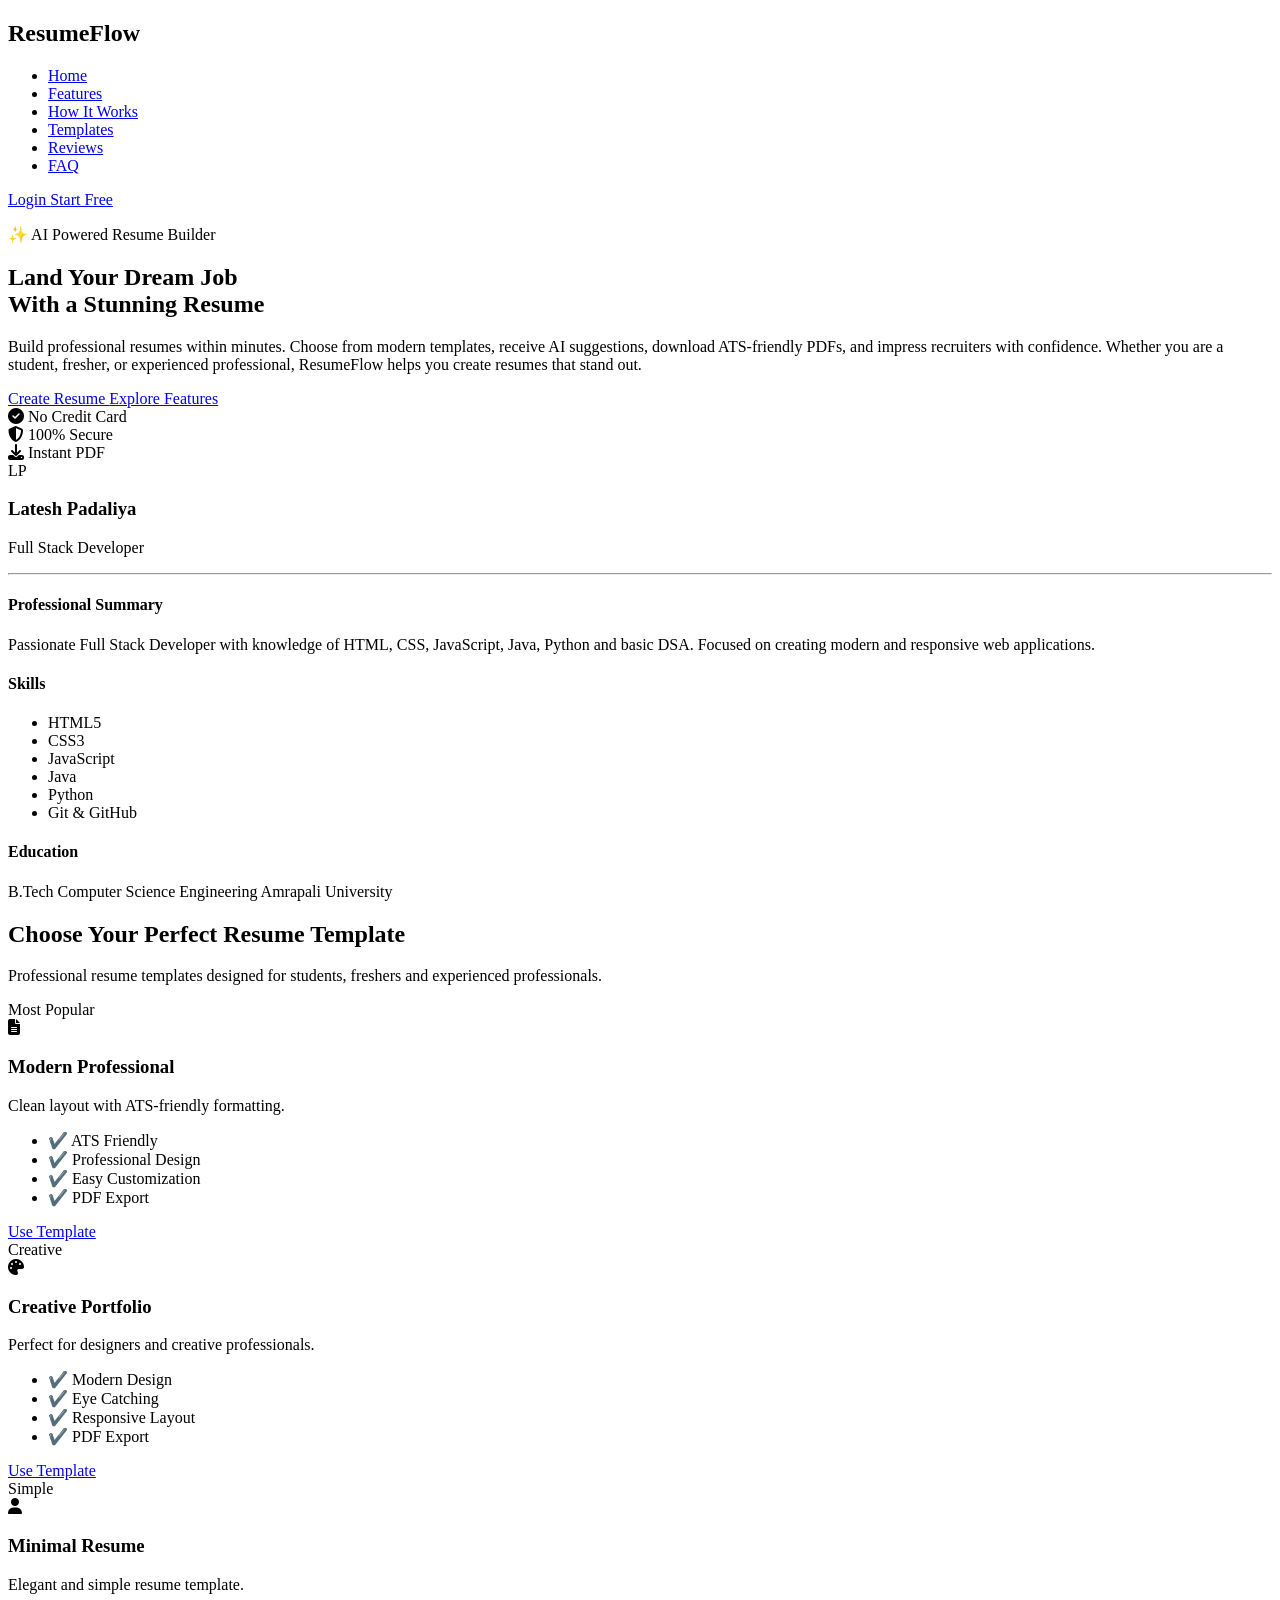
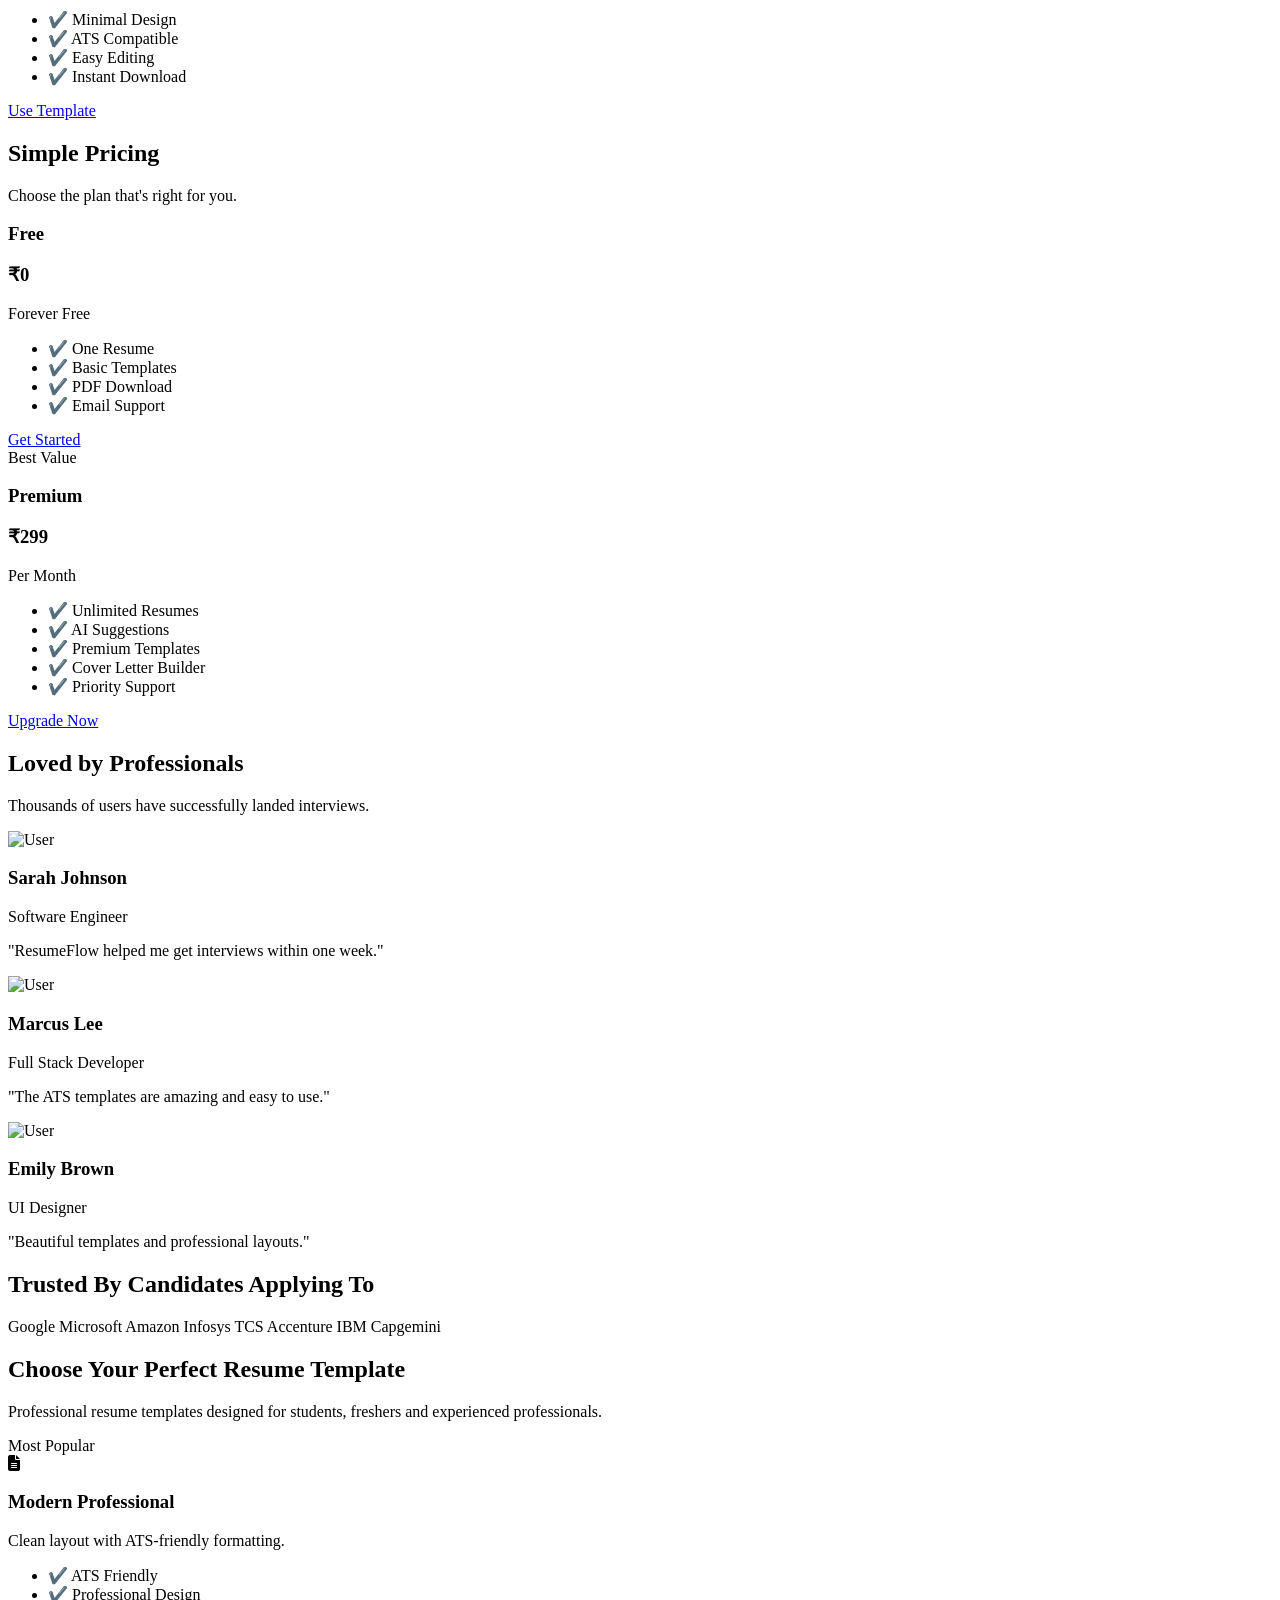
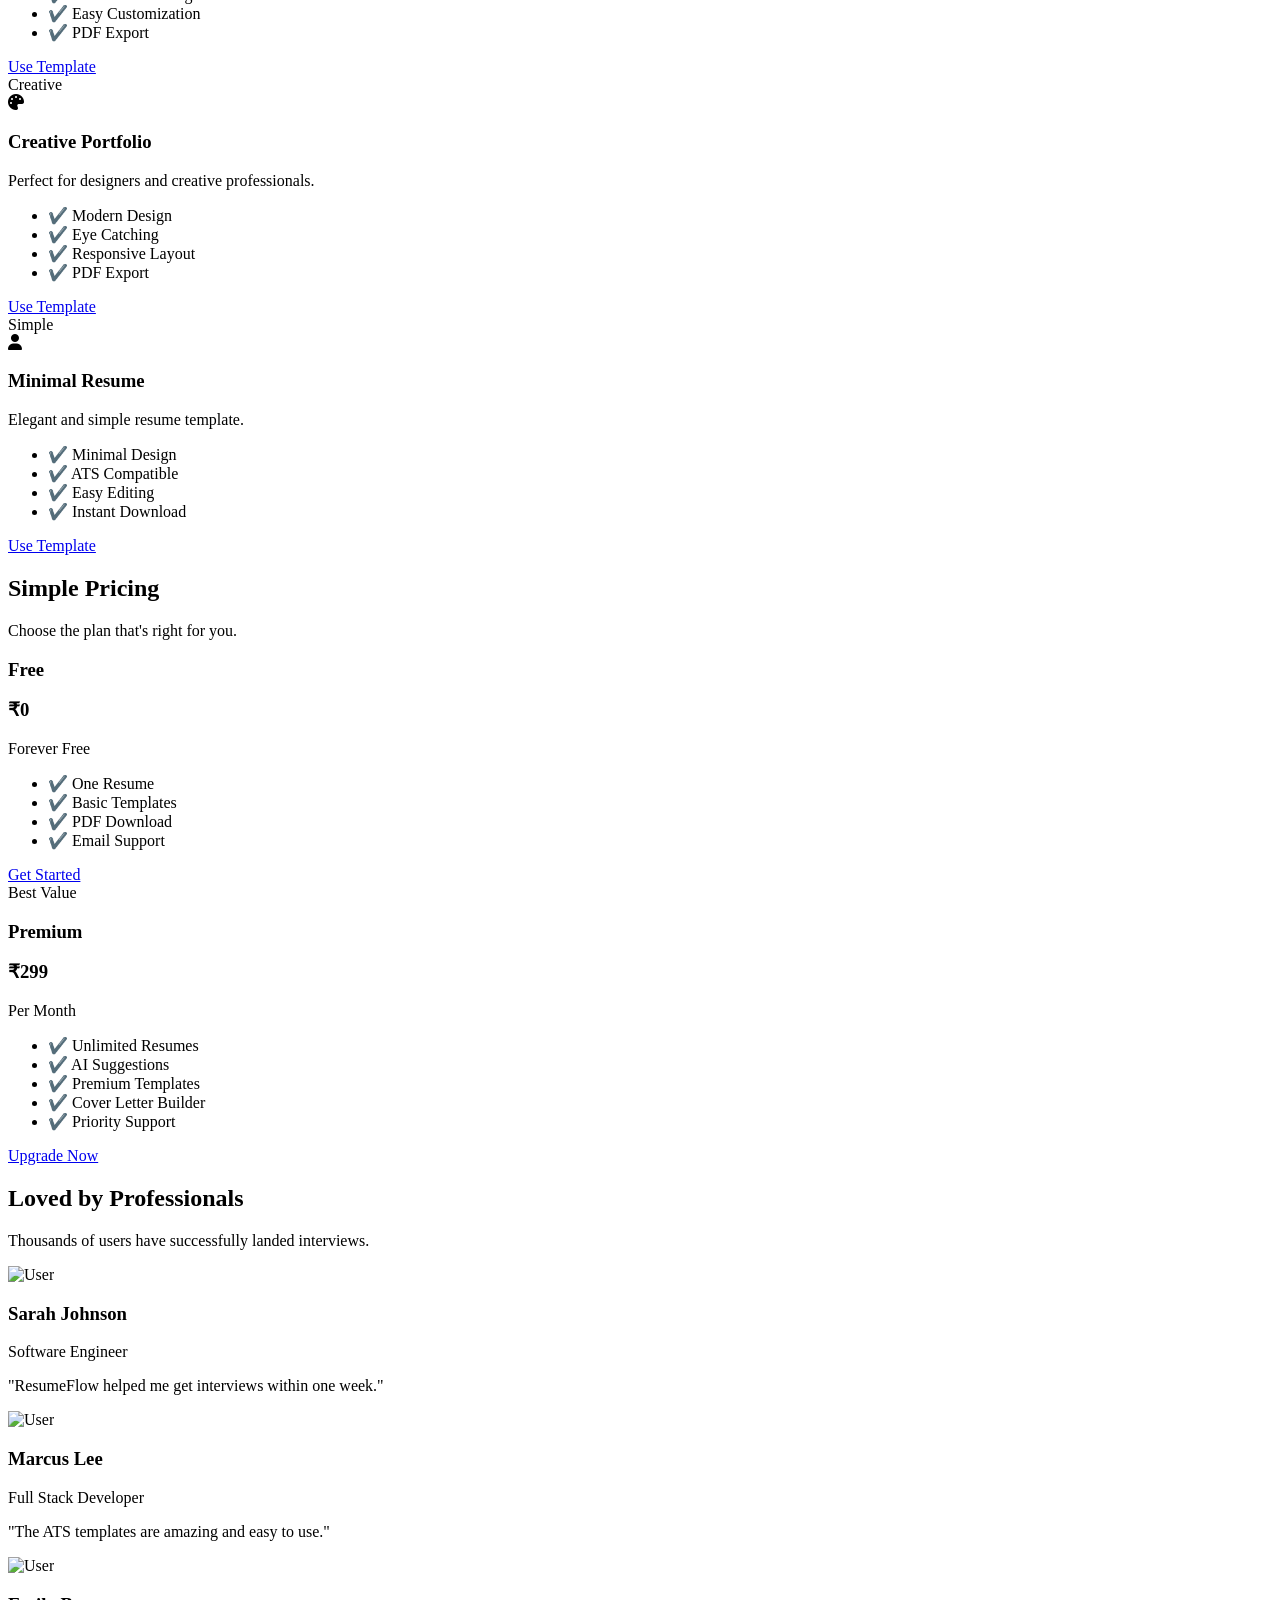
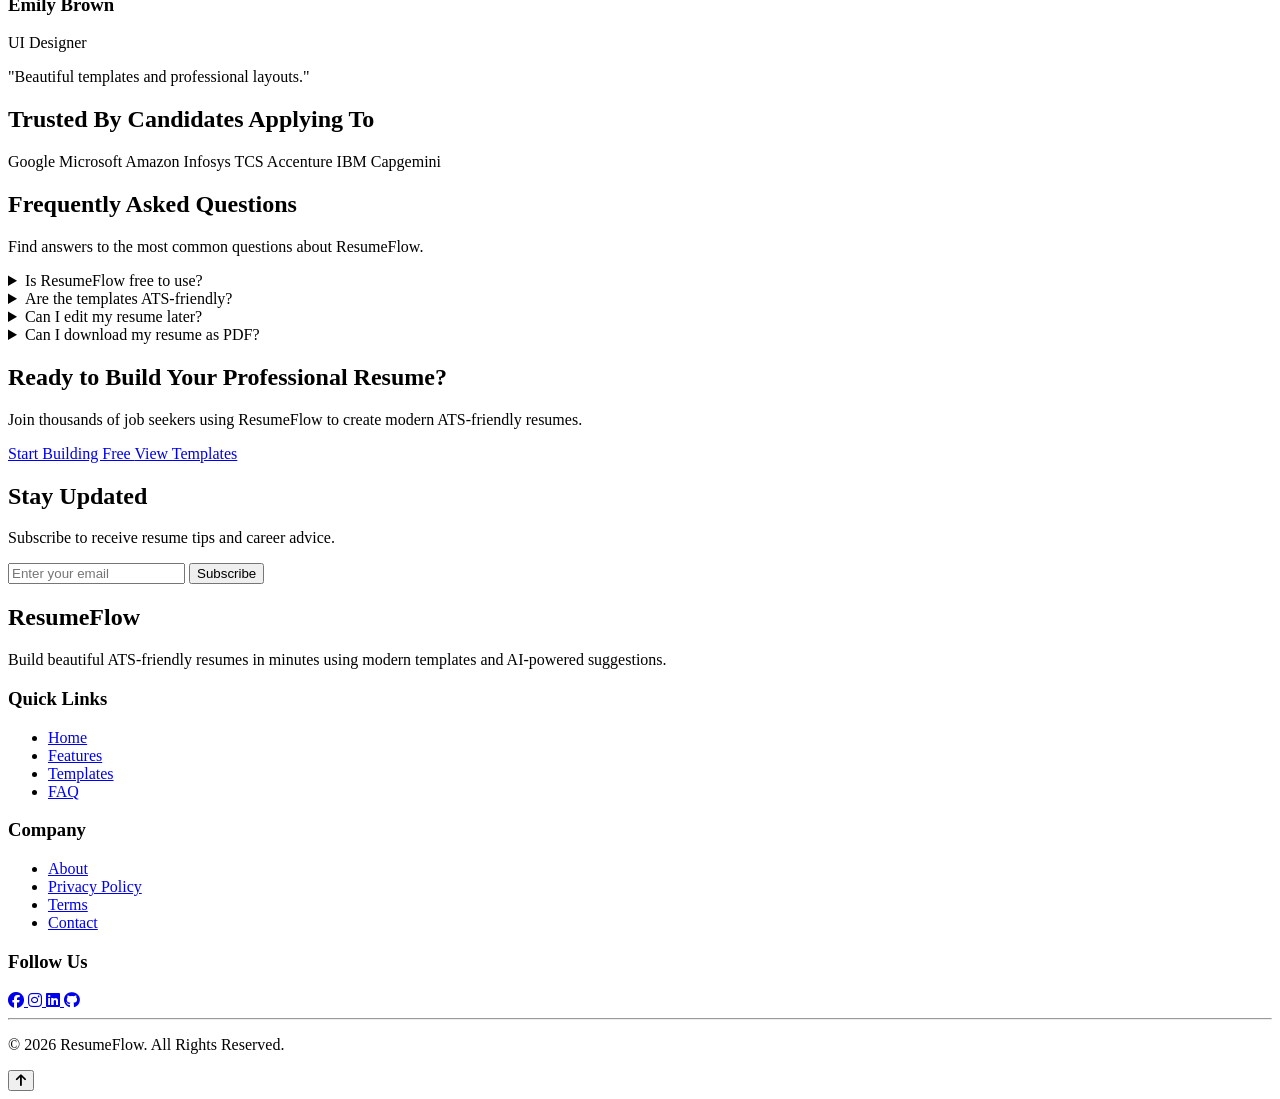
==== index.html @ 40ab236e "Create index.html for ResumeFlow website Add a complete HTML structure for ResumeFlow AI Resume Buil" ====
<!DOCTYPE html>
<html lang="en">

<head>

    <meta charset="UTF-8">

    <meta name="viewport"
          content="width=device-width, initial-scale=1.0">

    <meta name="description"
          content="Create professional ATS-friendly resumes with ResumeFlow AI.">

    <meta name="keywords"
          content="Resume Builder, Resume, AI Resume, ATS Resume">

    <meta name="author"
          content="ResumeFlow">

    <title>ResumeFlow | AI Resume Builder</title>

    <!-- Google Font -->

    <link rel="preconnect"
          href="https://fonts.googleapis.com">

    <link rel="preconnect"
          href="https://fonts.gstatic.com"
          crossorigin>

    <link href="https://fonts.googleapis.com/css2?family=Poppins:wght@300;400;500;600;700;800&display=swap"
          rel="stylesheet">

    <!-- Font Awesome -->

    <link rel="stylesheet"
          href="https://cdnjs.cloudflare.com/ajax/libs/font-awesome/6.6.0/css/all.min.css">

    <!-- CSS -->

    <link rel="stylesheet"
          href="style.css">

</head>

<body>

<header>

<nav class="navbar">

<div class="logo">

<h2>

Resume<span>Flow</span>

</h2>

</div>

<ul class="nav-links">

<li>

<a href="#home">

Home

</a>

</li>

<li>

<a href="#features">

Features

</a>

</li>

<li>

<a href="#how">

How It Works

</a>

</li>

<li>

<a href="#templates">

Templates

</a>

</li>

<li>

<a href="#reviews">

Reviews

</a>

</li>

<li>

<a href="#faq">

FAQ

</a>

</li>

</ul>

<div class="nav-buttons">

<a href="login.html"
class="login-btn">

Login

</a>

<a href="register.html"
class="start-btn">

Start Free

</a>

</div>

</nav>

</header>

<!-- HERO SECTION -->

<main>

<section
id="home"
class="hero">

<div class="hero-left">

<p class="hero-badge">

✨ AI Powered Resume Builder

</p>

<h1>

Land Your Dream Job

<br>

<span>

With a Stunning Resume

</span>

</h1>

<p class="hero-description">

Build professional resumes within minutes.

Choose from modern templates,

receive AI suggestions,

download ATS-friendly PDFs,

and impress recruiters with confidence.

Whether you are a student,

fresher,

or experienced professional,

ResumeFlow helps you create resumes that stand out.

</p>

<div class="hero-buttons">

<a href="#templates"
class="primary-btn">

Create Resume

</a>

<a href="#features"
class="secondary-btn">

Explore Features

</a>

</div>

<div class="hero-details">

<div>

<i class="fa-solid fa-circle-check"></i>

No Credit Card

</div>

<div>

<i class="fa-solid fa-shield-halved"></i>

100% Secure

</div>

<div>

<i class="fa-solid fa-download"></i>

Instant PDF

</div>

</div>

</div>

<div class="hero-right">

<div class="resume-card">

<div class="resume-header">

<div class="profile-circle">

LP

</div>

<div>

<h3>

Latesh Padaliya

</h3>

<p>

Full Stack Developer

</p>

</div>

</div>

<hr>

<h4>

Professional Summary

</h4>

<p>

Passionate Full Stack Developer with knowledge of HTML, CSS, JavaScript, Java, Python and basic DSA.

Focused on creating modern and responsive web applications.

</p>

<h4>

Skills

</h4>

<ul>

<li>HTML5</li>

<li>CSS3</li>

<li>JavaScript</li>

<li>Java</li>

<li>Python</li>

<li>Git & GitHub</li>

</ul>

<h4>

Education

</h4>

<p>

B.Tech Computer Science Engineering

Amrapali University

</p>

</div>

</div>

</section>

<!-- ========================= -->
<!-- RESUME TEMPLATES -->
<!-- ========================= -->

<section id="templates" class="templates">

    <div class="section-title">

        <h2>Choose Your Perfect Resume Template</h2>

        <p>

            Professional resume templates designed for students,
            freshers and experienced professionals.

        </p>

    </div>

    <div class="template-grid">

        <article class="template-card">

            <span class="template-tag">

                Most Popular

            </span>

            <div class="template-image">

                <i class="fa-solid fa-file-lines"></i>

            </div>

            <h3>

                Modern Professional

            </h3>

            <p>

                Clean layout with ATS-friendly formatting.

            </p>

            <ul>

                <li>✔️ ATS Friendly</li>

                <li>✔️ Professional Design</li>

                <li>✔️ Easy Customization</li>

                <li>✔️ PDF Export</li>

            </ul>

            <a href="#" class="template-btn">

                Use Template

            </a>

        </article>

        <article class="template-card">

            <span class="template-tag">

                Creative

            </span>

            <div class="template-image">

                <i class="fa-solid fa-palette"></i>

            </div>

            <h3>

                Creative Portfolio

            </h3>

            <p>

                Perfect for designers and creative professionals.

            </p>

            <ul>

                <li>✔️ Modern Design</li>

                <li>✔️ Eye Catching</li>

                <li>✔️ Responsive Layout</li>

                <li>✔️ PDF Export</li>

            </ul>

            <a href="#" class="template-btn">

                Use Template

            </a>

        </article>

        <article class="template-card">

            <span class="template-tag">

                Simple

            </span>

            <div class="template-image">

                <i class="fa-solid fa-user"></i>

            </div>

            <h3>

                Minimal Resume

            </h3>

            <p>

                Elegant and simple resume template.

            </p>

            <ul>

                <li>✔️ Minimal Design</li>

                <li>✔️ ATS Compatible</li>

                <li>✔️ Easy Editing</li>

                <li>✔️ Instant Download</li>

            </ul>

            <a href="#" class="template-btn">

                Use Template

            </a>

        </article>

    </div>

</section>

<!-- ========================= -->
<!-- PRICING -->
<!-- ========================= -->

<section class="pricing">

    <div class="section-title">

        <h2>Simple Pricing</h2>

        <p>

            Choose the plan that's right for you.

        </p>

    </div>

    <div class="pricing-grid">

        <article class="price-card">

            <h3>

                Free

            </h3>

            <h1>

                ₹0

            </h1>

            <p>

                Forever Free

            </p>

            <ul>

                <li>✔️ One Resume</li>

                <li>✔️ Basic Templates</li>

                <li>✔️ PDF Download</li>

                <li>✔️ Email Support</li>

            </ul>

            <a href="#" class="price-btn">

                Get Started

            </a>

        </article>

        <article class="price-card premium">

            <span class="popular">

                Best Value

            </span>

            <h3>

                Premium

            </h3>

            <h1>

                ₹299

            </h1>

            <p>

                Per Month

            </p>

            <ul>

                <li>✔️ Unlimited Resumes</li>

                <li>✔️ AI Suggestions</li>

                <li>✔️ Premium Templates</li>

                <li>✔️ Cover Letter Builder</li>

                <li>✔️ Priority Support</li>

            </ul>

            <a href="#" class="price-btn">

                Upgrade Now

            </a>

        </article>

    </div>

</section>

<!-- ========================= -->
<!-- SUCCESS STORIES -->
<!-- ========================= -->

<section id="reviews" class="reviews">

    <div class="section-title">

        <h2>

            Loved by Professionals

        </h2>

        <p>

            Thousands of users have successfully landed interviews.

        </p>

    </div>

    <div class="review-grid">

        <article class="review-card">

            <img src="images/user1.jpg" alt="User">

            <h3>

                Sarah Johnson

            </h3>

            <p>

                Software Engineer

            </p>

            <p>

                "ResumeFlow helped me get interviews within one week."

            </p>

        </article>

        <article class="review-card">

            <img src="images/user2.jpg" alt="User">

            <h3>

                Marcus Lee

            </h3>

            <p>

                Full Stack Developer

            </p>

            <p>

                "The ATS templates are amazing and easy to use."

            </p>

        </article>

        <article class="review-card">

            <img src="images/user3.jpg" alt="User">

            <h3>

                Emily Brown

            </h3>

            <p>

                UI Designer

            </p>

            <p>

                "Beautiful templates and professional layouts."

            </p>

        </article>

    </div>

</section>

<!-- ========================= -->
<!-- TRUSTED BY -->
<!-- ========================= -->

<section class="companies">

    <h2>

        Trusted By Candidates Applying To

    </h2>

    <div class="company-grid">

        <span>Google</span>

        <span>Microsoft</span>

        <span>Amazon</span>

        <span>Infosys</span>

        <span>TCS</span>

        <span>Accenture</span>

        <span>IBM</span>

        <span>Capgemini</span>

    </div>

</section>
<!-- ========================= -->
<!-- RESUME TEMPLATES -->
<!-- ========================= -->

<section id="templates" class="templates">

    <div class="section-title">

        <h2>Choose Your Perfect Resume Template</h2>

        <p>

            Professional resume templates designed for students,
            freshers and experienced professionals.

        </p>

    </div>

    <div class="template-grid">

        <article class="template-card">

            <span class="template-tag">

                Most Popular

            </span>

            <div class="template-image">

                <i class="fa-solid fa-file-lines"></i>

            </div>

            <h3>

                Modern Professional

            </h3>

            <p>

                Clean layout with ATS-friendly formatting.

            </p>

            <ul>

                <li>✔️ ATS Friendly</li>

                <li>✔️ Professional Design</li>

                <li>✔️ Easy Customization</li>

                <li>✔️ PDF Export</li>

            </ul>

            <a href="#" class="template-btn">

                Use Template

            </a>

        </article>

        <article class="template-card">

            <span class="template-tag">

                Creative

            </span>

            <div class="template-image">

                <i class="fa-solid fa-palette"></i>

            </div>

            <h3>

                Creative Portfolio

            </h3>

            <p>

                Perfect for designers and creative professionals.

            </p>

            <ul>

                <li>✔️ Modern Design</li>

                <li>✔️ Eye Catching</li>

                <li>✔️ Responsive Layout</li>

                <li>✔️ PDF Export</li>

            </ul>

            <a href="#" class="template-btn">

                Use Template

            </a>

        </article>

        <article class="template-card">

            <span class="template-tag">

                Simple

            </span>

            <div class="template-image">

                <i class="fa-solid fa-user"></i>

            </div>

            <h3>

                Minimal Resume

            </h3>

            <p>

                Elegant and simple resume template.

            </p>

            <ul>

                <li>✔️ Minimal Design</li>

                <li>✔️ ATS Compatible</li>

                <li>✔️ Easy Editing</li>

                <li>✔️ Instant Download</li>

            </ul>

            <a href="#" class="template-btn">

                Use Template

            </a>

        </article>

    </div>

</section>

<!-- ========================= -->
<!-- PRICING -->
<!-- ========================= -->

<section class="pricing">

    <div class="section-title">

        <h2>Simple Pricing</h2>

        <p>

            Choose the plan that's right for you.

        </p>

    </div>

    <div class="pricing-grid">

        <article class="price-card">

            <h3>

                Free

            </h3>

            <h1>

                ₹0

            </h1>

            <p>

                Forever Free

            </p>

            <ul>

                <li>✔️ One Resume</li>

                <li>✔️ Basic Templates</li>

                <li>✔️ PDF Download</li>

                <li>✔️ Email Support</li>

            </ul>

            <a href="#" class="price-btn">

                Get Started

            </a>

        </article>

        <article class="price-card premium">

            <span class="popular">

                Best Value

            </span>

            <h3>

                Premium

            </h3>

            <h1>

                ₹299

            </h1>

            <p>

                Per Month

            </p>

            <ul>

                <li>✔️ Unlimited Resumes</li>

                <li>✔️ AI Suggestions</li>

                <li>✔️ Premium Templates</li>

                <li>✔️ Cover Letter Builder</li>

                <li>✔️ Priority Support</li>

            </ul>

            <a href="#" class="price-btn">

                Upgrade Now

            </a>

        </article>

    </div>

</section>

<!-- ========================= -->
<!-- SUCCESS STORIES -->
<!-- ========================= -->

<section id="reviews" class="reviews">

    <div class="section-title">

        <h2>

            Loved by Professionals

        </h2>

        <p>

            Thousands of users have successfully landed interviews.

        </p>

    </div>

    <div class="review-grid">

        <article class="review-card">

            <img src="images/user1.jpg" alt="User">

            <h3>

                Sarah Johnson

            </h3>

            <p>

                Software Engineer

            </p>

            <p>

                "ResumeFlow helped me get interviews within one week."

            </p>

        </article>

        <article class="review-card">

            <img src="images/user2.jpg" alt="User">

            <h3>

                Marcus Lee

            </h3>

            <p>

                Full Stack Developer

            </p>

            <p>

                "The ATS templates are amazing and easy to use."

            </p>

        </article>

        <article class="review-card">

            <img src="images/user3.jpg" alt="User">

            <h3>

                Emily Brown

            </h3>

            <p>

                UI Designer

            </p>

            <p>

                "Beautiful templates and professional layouts."

            </p>

        </article>

    </div>

</section>

<!-- ========================= -->
<!-- TRUSTED BY -->
<!-- ========================= -->

<section class="companies">

    <h2>

        Trusted By Candidates Applying To

    </h2>

    <div class="company-grid">

        <span>Google</span>

        <span>Microsoft</span>

        <span>Amazon</span>

        <span>Infosys</span>

        <span>TCS</span>

        <span>Accenture</span>

        <span>IBM</span>

        <span>Capgemini</span>

    </div>

</section>

<!-- ========================= -->
<!-- FAQ SECTION -->
<!-- ========================= -->

<section id="faq" class="faq">

    <div class="section-title">

        <h2>Frequently Asked Questions</h2>

        <p>
            Find answers to the most common questions about ResumeFlow.
        </p>

    </div>

    <div class="faq-container">

        <details>

            <summary>Is ResumeFlow free to use?</summary>

            <p>
                Yes. You can create and download a professional resume using
                our free plan.
            </p>

        </details>

        <details>

            <summary>Are the templates ATS-friendly?</summary>

            <p>
                Yes. All templates are designed to work with Applicant
                Tracking Systems.
            </p>

        </details>

        <details>

            <summary>Can I edit my resume later?</summary>

            <p>
                Absolutely. Simply log in and update your resume anytime.
            </p>

        </details>

        <details>

            <summary>Can I download my resume as PDF?</summary>

            <p>
                Yes. You can export your resume instantly in PDF format.
            </p>

        </details>

    </div>

</section>

<!-- ========================= -->
<!-- CALL TO ACTION -->
<!-- ========================= -->

<section class="cta">

    <div class="cta-content">

        <h2>

            Ready to Build Your Professional Resume?

        </h2>

        <p>

            Join thousands of job seekers using ResumeFlow to create
            modern ATS-friendly resumes.

        </p>

        <div class="cta-buttons">

            <a href="register.html" class="primary-btn">

                Start Building Free

            </a>

            <a href="#templates" class="secondary-btn">

                View Templates

            </a>

        </div>

    </div>

</section>

<!-- ========================= -->
<!-- NEWSLETTER -->
<!-- ========================= -->

<section class="newsletter">

    <h2>

        Stay Updated

    </h2>

    <p>

        Subscribe to receive resume tips and career advice.

    </p>

    <form>

        <input
            type="email"
            placeholder="Enter your email">

        <button>

            Subscribe

        </button>

    </form>

</section>

<!-- ========================= -->
<!-- FOOTER -->
<!-- ========================= -->

<footer>

    <div class="footer-container">

        <div class="footer-about">

            <h2>

                ResumeFlow

            </h2>

            <p>

                Build beautiful ATS-friendly resumes in minutes
                using modern templates and AI-powered suggestions.

            </p>

        </div>

        <div class="footer-links">

            <h3>

                Quick Links

            </h3>

            <ul>

                <li><a href="#">Home</a></li>

                <li><a href="#features">Features</a></li>

                <li><a href="#templates">Templates</a></li>

                <li><a href="#faq">FAQ</a></li>

            </ul>

        </div>

        <div class="footer-links">

            <h3>

                Company

            </h3>

            <ul>

                <li><a href="#">About</a></li>

                <li><a href="#">Privacy Policy</a></li>

                <li><a href="#">Terms</a></li>

                <li><a href="#">Contact</a></li>

            </ul>

        </div>

        <div class="footer-social">

            <h3>

                Follow Us

            </h3>

            <div class="social-icons">

                <a href="#">

                    <i class="fa-brands fa-facebook"></i>

                </a>

                <a href="#">

                    <i class="fa-brands fa-instagram"></i>

                </a>

                <a href="#">

                    <i class="fa-brands fa-linkedin"></i>

                </a>

                <a href="#">

                    <i class="fa-brands fa-github"></i>

                </a>

            </div>

        </div>

    </div>

    <hr>

    <p class="copyright">

        © 2026 ResumeFlow. All Rights Reserved.

    </p>

</footer>

<!-- ========================= -->
<!-- SCROLL TO TOP -->
<!-- ========================= -->

<button id="topBtn">

    <i class="fa-solid fa-arrow-up"></i>

</button>

</main>

<script src="script.js"></script>

</body>

</html>
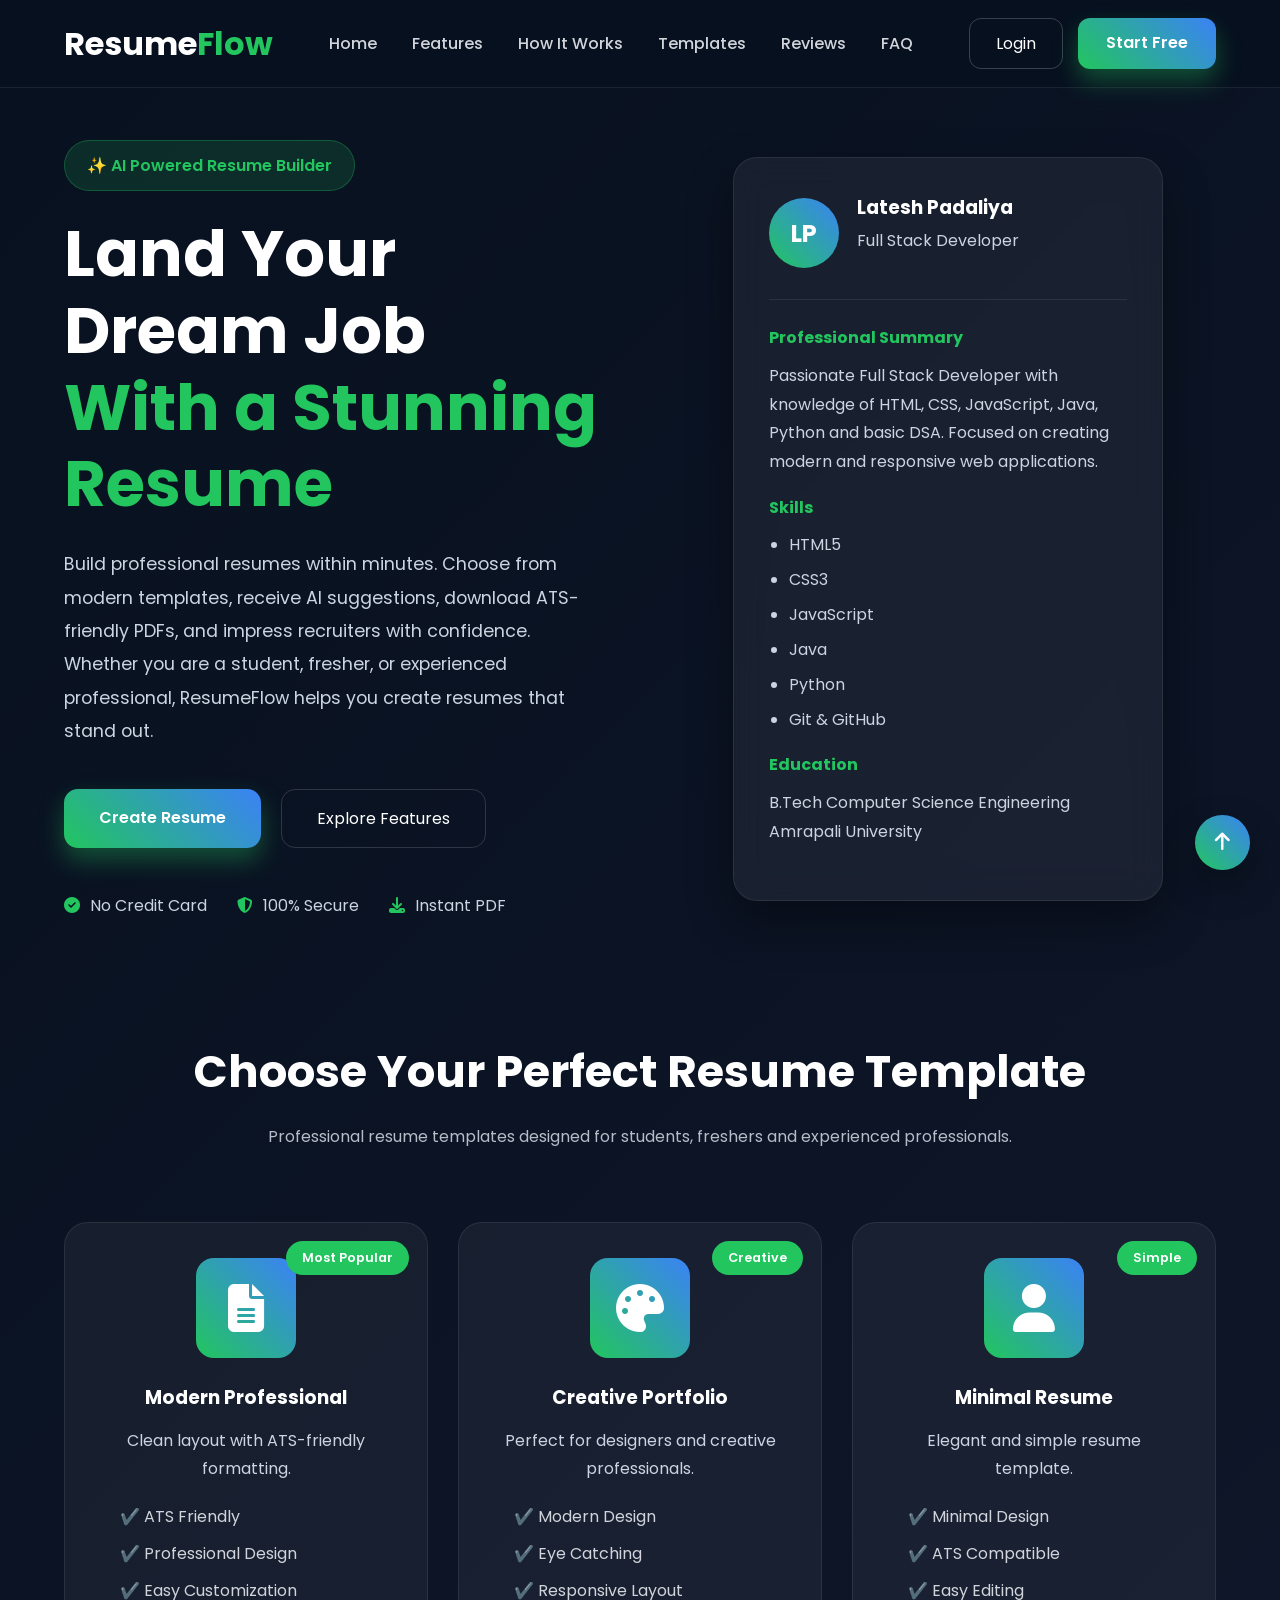
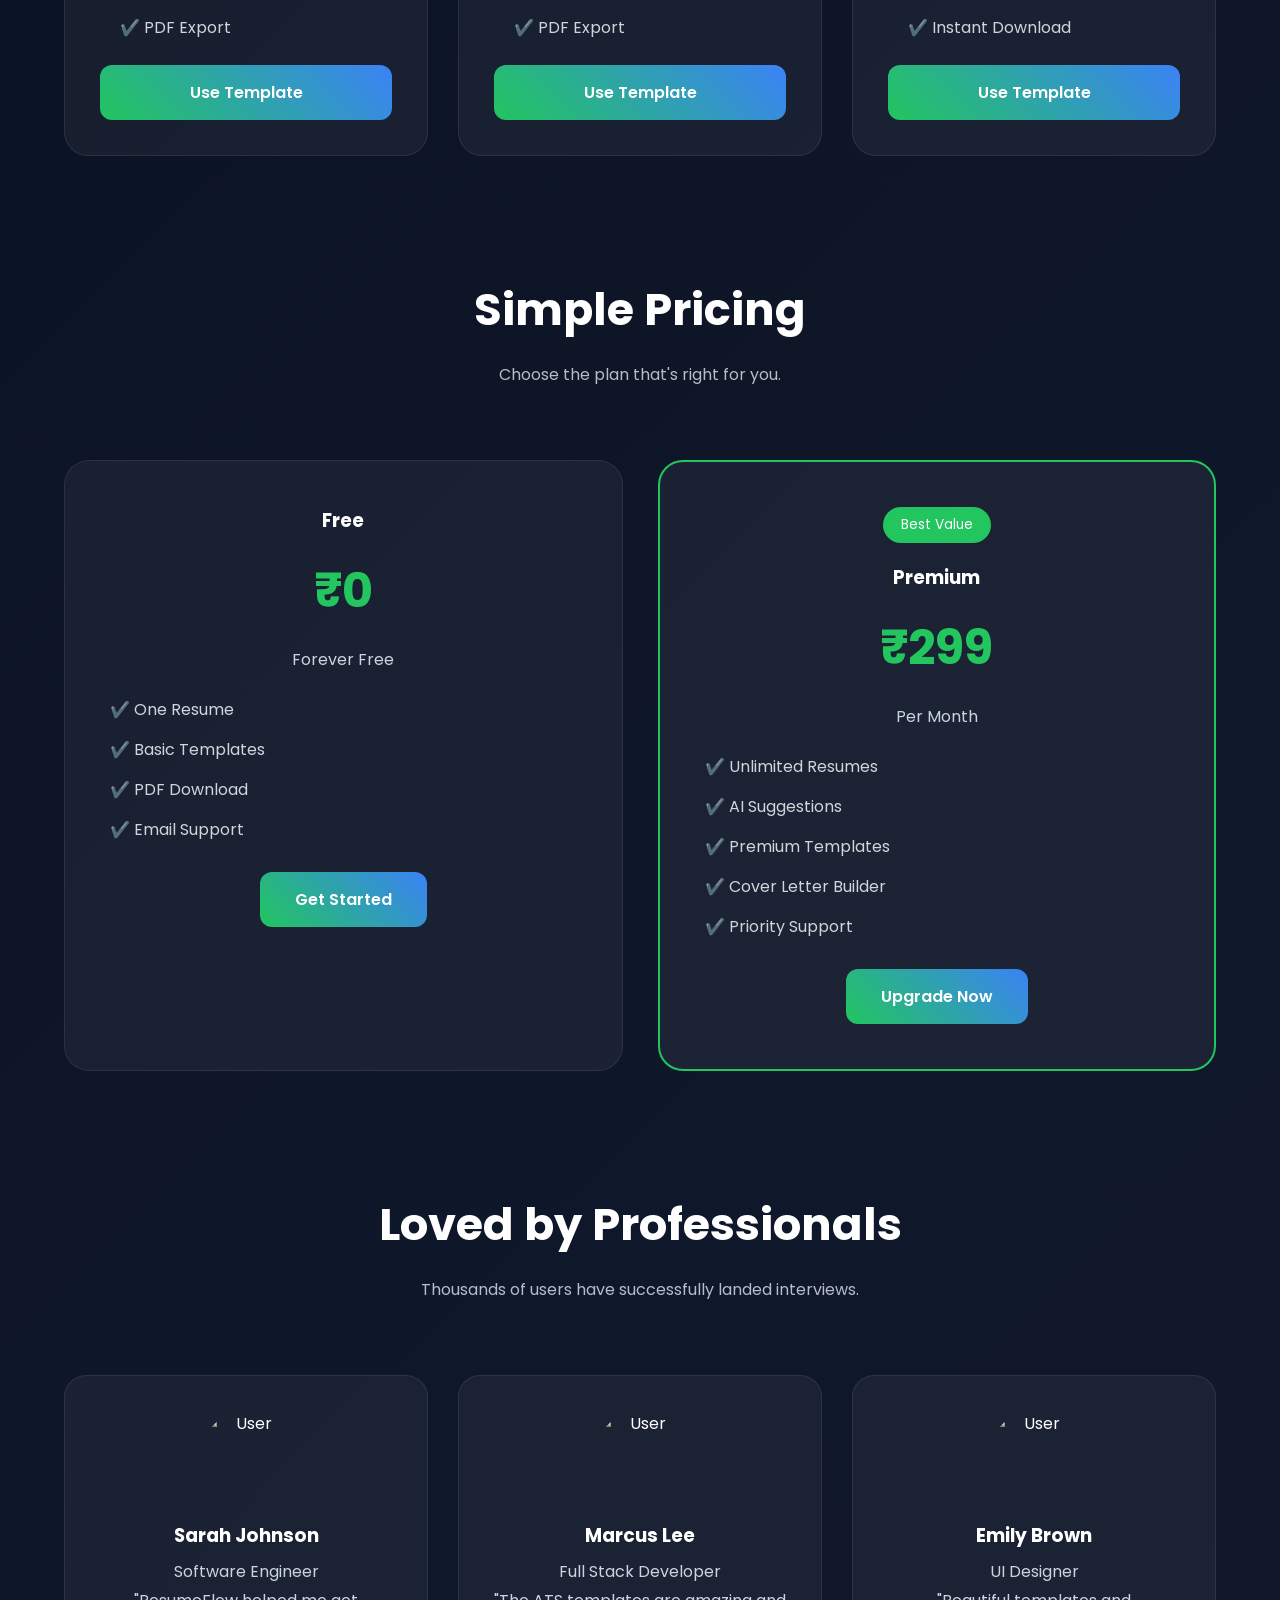
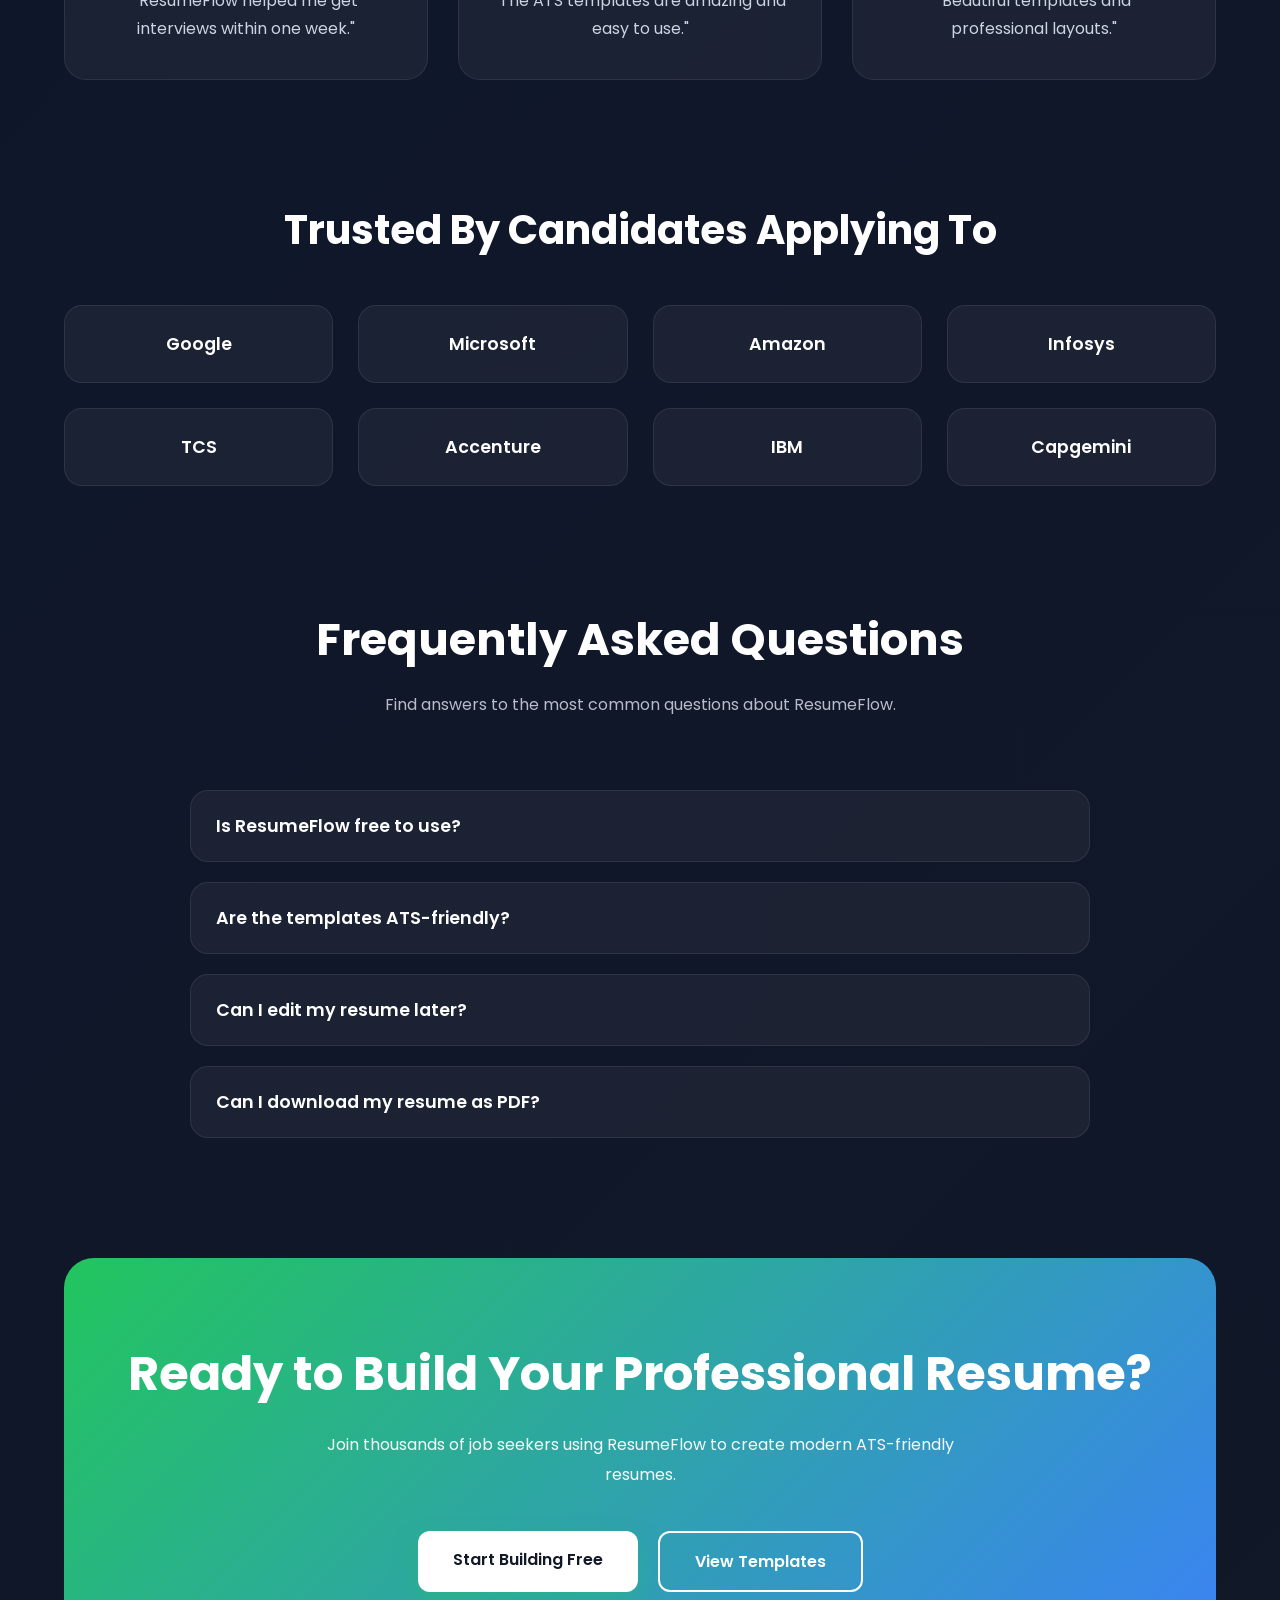
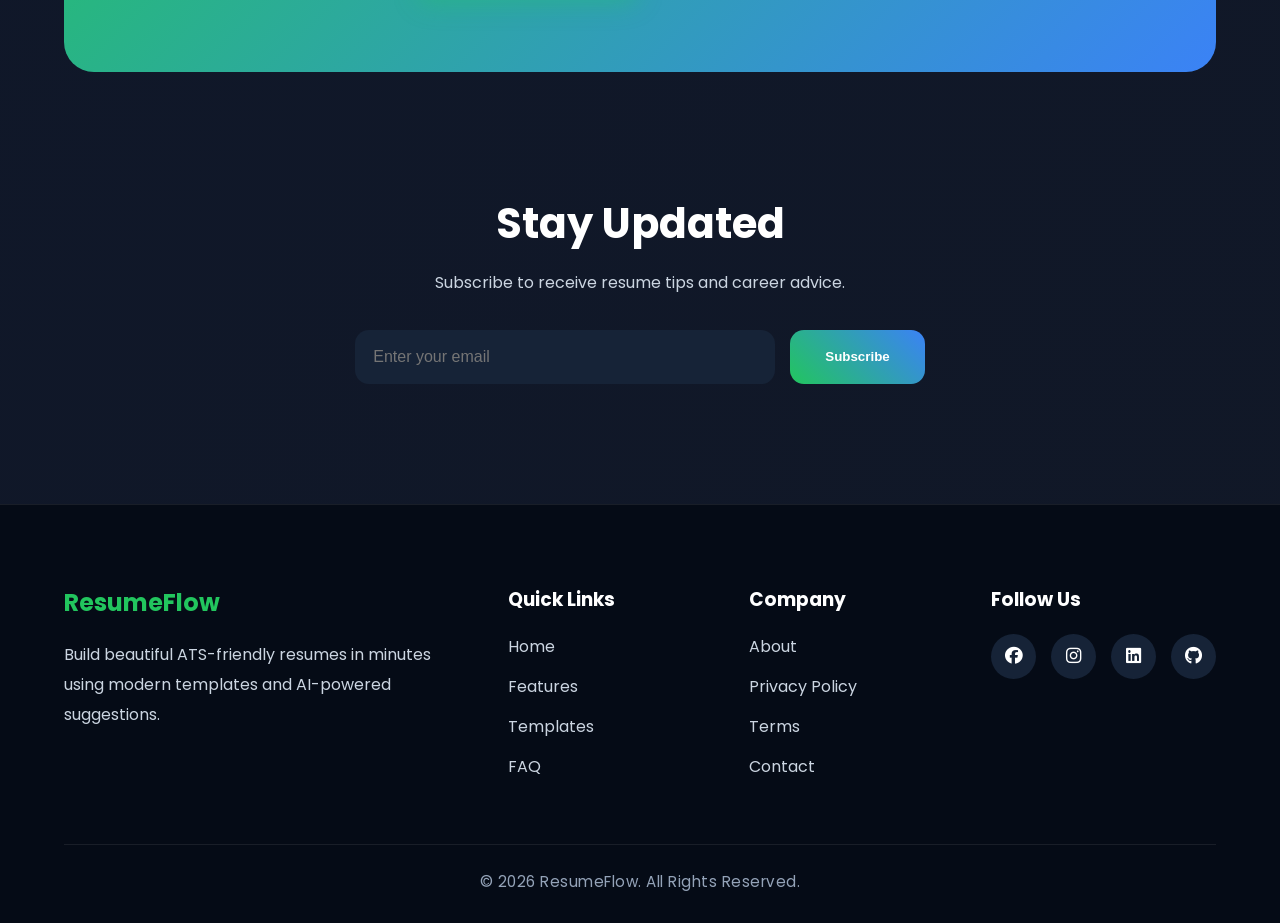
==== commit 39e5d380: "Remove resume templates and pricing sections Removed resume templates and pricing sections from the " ====
--- a/index.html
+++ b/index.html
@@ -741,414 +741,7 @@
     </div>
 
 </section>
-<!-- ========================= -->
-<!-- RESUME TEMPLATES -->
-<!-- ========================= -->
-
-<section id="templates" class="templates">
-
-    <div class="section-title">
-
-        <h2>Choose Your Perfect Resume Template</h2>
-
-        <p>
-
-            Professional resume templates designed for students,
-            freshers and experienced professionals.
-
-        </p>
-
-    </div>
-
-    <div class="template-grid">
-
-        <article class="template-card">
-
-            <span class="template-tag">
-
-                Most Popular
-
-            </span>
-
-            <div class="template-image">
-
-                <i class="fa-solid fa-file-lines"></i>
-
-            </div>
-
-            <h3>
-
-                Modern Professional
-
-            </h3>
-
-            <p>
-
-                Clean layout with ATS-friendly formatting.
-
-            </p>
-
-            <ul>
-
-                <li>✔️ ATS Friendly</li>
-
-                <li>✔️ Professional Design</li>
-
-                <li>✔️ Easy Customization</li>
-
-                <li>✔️ PDF Export</li>
-
-            </ul>
-
-            <a href="#" class="template-btn">
-
-                Use Template
-
-            </a>
-
-        </article>
-
-        <article class="template-card">
-
-            <span class="template-tag">
-
-                Creative
-
-            </span>
-
-            <div class="template-image">
-
-                <i class="fa-solid fa-palette"></i>
-
-            </div>
-
-            <h3>
-
-                Creative Portfolio
-
-            </h3>
-
-            <p>
-
-                Perfect for designers and creative professionals.
-
-            </p>
-
-            <ul>
-
-                <li>✔️ Modern Design</li>
-
-                <li>✔️ Eye Catching</li>
-
-                <li>✔️ Responsive Layout</li>
-
-                <li>✔️ PDF Export</li>
-
-            </ul>
-
-            <a href="#" class="template-btn">
-
-                Use Template
-
-            </a>
-
-        </article>
-
-        <article class="template-card">
-
-            <span class="template-tag">
-
-                Simple
-
-            </span>
-
-            <div class="template-image">
-
-                <i class="fa-solid fa-user"></i>
-
-            </div>
-
-            <h3>
-
-                Minimal Resume
-
-            </h3>
-
-            <p>
-
-                Elegant and simple resume template.
-
-            </p>
-
-            <ul>
-
-                <li>✔️ Minimal Design</li>
-
-                <li>✔️ ATS Compatible</li>
-
-                <li>✔️ Easy Editing</li>
-
-                <li>✔️ Instant Download</li>
-
-            </ul>
-
-            <a href="#" class="template-btn">
-
-                Use Template
-
-            </a>
-
-        </article>
-
-    </div>
-
-</section>
-
-<!-- ========================= -->
-<!-- PRICING -->
-<!-- ========================= -->
-
-<section class="pricing">
-
-    <div class="section-title">
-
-        <h2>Simple Pricing</h2>
-
-        <p>
-
-            Choose the plan that's right for you.
-
-        </p>
-
-    </div>
-
-    <div class="pricing-grid">
-
-        <article class="price-card">
-
-            <h3>
-
-                Free
-
-            </h3>
-
-            <h1>
-
-                ₹0
-
-            </h1>
-
-            <p>
-
-                Forever Free
-
-            </p>
-
-            <ul>
-
-                <li>✔️ One Resume</li>
-
-                <li>✔️ Basic Templates</li>
-
-                <li>✔️ PDF Download</li>
-
-                <li>✔️ Email Support</li>
-
-            </ul>
-
-            <a href="#" class="price-btn">
-
-                Get Started
-
-            </a>
-
-        </article>
-
-        <article class="price-card premium">
-
-            <span class="popular">
-
-                Best Value
-
-            </span>
-
-            <h3>
-
-                Premium
-
-            </h3>
-
-            <h1>
-
-                ₹299
-
-            </h1>
-
-            <p>
-
-                Per Month
-
-            </p>
-
-            <ul>
-
-                <li>✔️ Unlimited Resumes</li>
-
-                <li>✔️ AI Suggestions</li>
-
-                <li>✔️ Premium Templates</li>
-
-                <li>✔️ Cover Letter Builder</li>
-
-                <li>✔️ Priority Support</li>
-
-            </ul>
-
-            <a href="#" class="price-btn">
-
-                Upgrade Now
-
-            </a>
-
-        </article>
-
-    </div>
-
-</section>
-
-<!-- ========================= -->
-<!-- SUCCESS STORIES -->
-<!-- ========================= -->
-
-<section id="reviews" class="reviews">
-
-    <div class="section-title">
-
-        <h2>
-
-            Loved by Professionals
-
-        </h2>
-
-        <p>
-
-            Thousands of users have successfully landed interviews.
-
-        </p>
-
-    </div>
-
-    <div class="review-grid">
-
-        <article class="review-card">
-
-            <img src="images/user1.jpg" alt="User">
-
-            <h3>
-
-                Sarah Johnson
-
-            </h3>
-
-            <p>
-
-                Software Engineer
-
-            </p>
-
-            <p>
-
-                "ResumeFlow helped me get interviews within one week."
-
-            </p>
-
-        </article>
-
-        <article class="review-card">
-
-            <img src="images/user2.jpg" alt="User">
-
-            <h3>
-
-                Marcus Lee
-
-            </h3>
-
-            <p>
-
-                Full Stack Developer
-
-            </p>
-
-            <p>
-
-                "The ATS templates are amazing and easy to use."
-
-            </p>
-
-        </article>
-
-        <article class="review-card">
-
-            <img src="images/user3.jpg" alt="User">
-
-            <h3>
-
-                Emily Brown
-
-            </h3>
-
-            <p>
-
-                UI Designer
-
-            </p>
-
-            <p>
-
-                "Beautiful templates and professional layouts."
-
-            </p>
-
-        </article>
-
-    </div>
-
-</section>
-
-<!-- ========================= -->
-<!-- TRUSTED BY -->
-<!-- ========================= -->
-
-<section class="companies">
-
-    <h2>
-
-        Trusted By Candidates Applying To
-
-    </h2>
-
-    <div class="company-grid">
-
-        <span>Google</span>
-
-        <span>Microsoft</span>
-
-        <span>Amazon</span>
-
-        <span>Infosys</span>
-
-        <span>TCS</span>
-
-        <span>Accenture</span>
-
-        <span>IBM</span>
-
-        <span>Capgemini</span>
-
-    </div>
-
-</section>
+
 
 <!-- ========================= -->
 <!-- FAQ SECTION -->
--- a/style.css
+++ b/style.css
@@ -0,0 +1,2055 @@
+/* ===========================================
+   GOOGLE FONT
+=========================================== */
+
+@import url('https://fonts.googleapis.com/css2?family=Poppins:wght@300;400;500;600;700;800&display=swap');
+
+/* ===========================================
+   CSS VARIABLES
+=========================================== */
+
+:root{
+
+    --primary:#22c55e;
+    --secondary:#3b82f6;
+    --background:#08111f;
+    --card:#111c2d;
+    --card2:#162337;
+    --white:#ffffff;
+    --text:#d4d4d8;
+    --border:rgba(255,255,255,.08);
+    --shadow:0 15px 40px rgba(0,0,0,.35);
+
+}
+
+/* ===========================================
+   RESET
+=========================================== */
+
+*{
+
+    margin:0;
+    padding:0;
+    box-sizing:border-box;
+
+}
+
+html{
+
+    scroll-behavior:smooth;
+
+}
+
+body{
+
+    font-family:'Poppins',sans-serif;
+
+    background:linear-gradient(
+        135deg,
+        #08111f,
+        #0f172a,
+        #111827
+    );
+
+    color:var(--white);
+
+    overflow-x:hidden;
+
+}
+
+/* ===========================================
+   LINKS
+=========================================== */
+
+a{
+
+    text-decoration:none;
+
+    color:inherit;
+
+}
+
+ul{
+
+    list-style:none;
+
+}
+
+img{
+
+    width:100%;
+
+    display:block;
+
+}
+
+/* ===========================================
+   CONTAINER
+=========================================== */
+
+.container{
+
+    width:90%;
+
+    max-width:1300px;
+
+    margin:auto;
+
+}
+
+/* ===========================================
+   NAVBAR
+=========================================== */
+
+header{
+
+    position:fixed;
+
+    top:0;
+
+    left:0;
+
+    width:100%;
+
+    z-index:1000;
+
+    background:rgba(8,17,31,.85);
+
+    backdrop-filter:blur(18px);
+
+    border-bottom:1px solid rgba(255,255,255,.08);
+
+}
+
+.navbar{
+
+    width:90%;
+
+    max-width:1300px;
+
+    margin:auto;
+
+    display:flex;
+
+    align-items:center;
+
+    justify-content:space-between;
+
+    padding:18px 0;
+
+}
+
+.logo h2{
+
+    font-size:2rem;
+
+    font-weight:700;
+
+}
+
+.logo span{
+
+    color:var(--primary);
+
+}
+
+.nav-links{
+
+    display:flex;
+
+    gap:35px;
+
+}
+
+.nav-links a{
+
+    color:#d1d5db;
+
+    transition:.3s;
+
+    font-weight:500;
+
+}
+
+.nav-links a:hover{
+
+    color:var(--primary);
+
+}
+
+.nav-buttons{
+
+    display:flex;
+
+    gap:15px;
+
+}
+
+.login-btn{
+
+    color:white;
+
+    padding:12px 26px;
+
+    border:1px solid rgba(255,255,255,.2);
+
+    border-radius:12px;
+
+    transition:.3s;
+
+}
+
+.login-btn:hover{
+
+    background:white;
+
+    color:#111827;
+
+}
+
+.start-btn{
+
+    background:linear-gradient(
+        45deg,
+        var(--primary),
+        var(--secondary)
+    );
+
+    padding:12px 28px;
+
+    border-radius:12px;
+
+    color:white;
+
+    font-weight:600;
+
+    box-shadow:0 12px 25px rgba(34,197,94,.35);
+
+    transition:.35s;
+
+}
+
+.start-btn:hover{
+
+    transform:translateY(-3px);
+
+}
+
+/* ===========================================
+   SECTION TITLE
+=========================================== */
+
+.section-title{
+
+    text-align:center;
+
+    margin-bottom:70px;
+
+}
+
+.section-title h2{
+
+    font-size:2.8rem;
+
+    margin-bottom:18px;
+
+}
+
+.section-title p{
+
+    color:#b6bcc8;
+
+    max-width:750px;
+
+    margin:auto;
+
+    line-height:1.8;
+
+}
+
+/* ===========================================
+   HERO SECTION
+=========================================== */
+
+.hero{
+
+    width:90%;
+
+    max-width:1300px;
+
+    margin:140px auto 100px;
+
+    display:flex;
+
+    align-items:center;
+
+    justify-content:space-between;
+
+    gap:80px;
+
+}
+
+.hero-left{
+
+    flex:1;
+
+}
+
+.hero-badge{
+
+    display:inline-block;
+
+    padding:12px 22px;
+
+    border-radius:50px;
+
+    background:rgba(34,197,94,.15);
+
+    color:#22c55e;
+
+    border:1px solid rgba(34,197,94,.3);
+
+    margin-bottom:25px;
+
+    font-weight:600;
+
+}
+
+.hero h1{
+
+    font-size:4rem;
+
+    line-height:1.2;
+
+    margin-bottom:25px;
+
+}
+
+.hero h1 span{
+
+    color:#22c55e;
+
+}
+
+.hero-description{
+
+    color:#cbd5e1;
+
+    font-size:1.1rem;
+
+    line-height:1.9;
+
+    margin-bottom:40px;
+
+}
+
+.hero-buttons{
+
+    display:flex;
+
+    gap:20px;
+
+    margin-bottom:45px;
+
+}
+
+.primary-btn{
+
+    background:linear-gradient(45deg,#22c55e,#3b82f6);
+
+    color:white;
+
+    padding:16px 35px;
+
+    border-radius:14px;
+
+    font-weight:600;
+
+    transition:.35s;
+
+    box-shadow:0 12px 25px rgba(34,197,94,.35);
+
+}
+
+.primary-btn:hover{
+
+    transform:translateY(-4px);
+
+}
+
+.secondary-btn{
+
+    padding:16px 35px;
+
+    border-radius:14px;
+
+    border:1px solid rgba(255,255,255,.15);
+
+    transition:.35s;
+
+}
+
+.secondary-btn:hover{
+
+    background:white;
+
+    color:#08111f;
+
+}
+
+.hero-details{
+
+    display:flex;
+
+    gap:30px;
+
+    flex-wrap:wrap;
+
+}
+
+.hero-details div{
+
+    display:flex;
+
+    align-items:center;
+
+    gap:10px;
+
+    color:#cbd5e1;
+
+}
+
+.hero-details i{
+
+    color:#22c55e;
+
+}
+
+/* ===========================================
+   HERO RIGHT
+=========================================== */
+
+.hero-right{
+
+    flex:1;
+
+    display:flex;
+
+    justify-content:center;
+
+}
+
+.resume-card{
+
+    width:430px;
+
+    background:rgba(255,255,255,.06);
+
+    border:1px solid rgba(255,255,255,.08);
+
+    backdrop-filter:blur(18px);
+
+    border-radius:24px;
+
+    padding:35px;
+
+    box-shadow:0 20px 45px rgba(0,0,0,.4);
+
+    transition:.4s;
+
+}
+
+.resume-card:hover{
+
+    transform:translateY(-10px);
+
+}
+
+.resume-header{
+
+    display:flex;
+
+    align-items:center;
+
+    gap:18px;
+
+    margin-bottom:25px;
+
+}
+
+.profile-circle{
+
+    width:70px;
+
+    height:70px;
+
+    border-radius:50%;
+
+    background:linear-gradient(45deg,#22c55e,#3b82f6);
+
+    display:flex;
+
+    justify-content:center;
+
+    align-items:center;
+
+    color:white;
+
+    font-size:1.5rem;
+
+    font-weight:700;
+
+}
+
+.resume-card h3{
+
+    margin-bottom:5px;
+
+}
+
+.resume-card hr{
+
+    border:none;
+
+    height:1px;
+
+    background:rgba(255,255,255,.08);
+
+    margin:25px 0;
+
+}
+
+.resume-card h4{
+
+    margin-bottom:12px;
+
+    color:#22c55e;
+
+}
+
+.resume-card p{
+
+    color:#cbd5e1;
+
+    line-height:1.8;
+
+    margin-bottom:18px;
+
+}
+
+.resume-card ul{
+
+    margin-left:20px;
+
+    margin-bottom:20px;
+
+}
+
+.resume-card ul li{
+
+    list-style:disc;
+
+    color:#cbd5e1;
+
+    margin-bottom:10px;
+
+}
+/* ===========================================
+   STATISTICS SECTION
+=========================================== */
+
+.statistics{
+
+    width:90%;
+
+    max-width:1300px;
+
+    margin:120px auto;
+
+}
+
+.statistics .container{
+
+    display:grid;
+
+    grid-template-columns:repeat(4,1fr);
+
+    gap:25px;
+
+}
+
+.stat-card{
+
+    background:rgba(255,255,255,.05);
+
+    border:1px solid rgba(255,255,255,.08);
+
+    backdrop-filter:blur(15px);
+
+    padding:40px 25px;
+
+    border-radius:20px;
+
+    text-align:center;
+
+    transition:.35s;
+
+}
+
+.stat-card:hover{
+
+    transform:translateY(-10px);
+
+    box-shadow:0 20px 40px rgba(0,0,0,.35);
+
+}
+
+.stat-card h2{
+
+    font-size:2.8rem;
+
+    color:#22c55e;
+
+    margin-bottom:10px;
+
+}
+
+.stat-card p{
+
+    color:#cbd5e1;
+
+}
+
+/* ===========================================
+   FEATURES
+=========================================== */
+
+.features{
+
+    width:90%;
+
+    max-width:1300px;
+
+    margin:120px auto;
+
+}
+
+.feature-grid{
+
+    display:grid;
+
+    grid-template-columns:repeat(3,1fr);
+
+    gap:30px;
+
+}
+
+.feature-card{
+
+    background:rgba(255,255,255,.05);
+
+    border:1px solid rgba(255,255,255,.08);
+
+    border-radius:22px;
+
+    padding:40px 30px;
+
+    transition:.35s;
+
+}
+
+.feature-card:hover{
+
+    transform:translateY(-10px);
+
+    background:#162337;
+
+}
+
+.feature-card i{
+
+    font-size:2.6rem;
+
+    color:#22c55e;
+
+    margin-bottom:25px;
+
+}
+
+.feature-card h3{
+
+    margin-bottom:15px;
+
+    font-size:1.4rem;
+
+}
+
+.feature-card p{
+
+    color:#cbd5e1;
+
+    line-height:1.8;
+
+}
+
+/* ===========================================
+   WHY CHOOSE US
+=========================================== */
+
+.why-us{
+
+    width:90%;
+
+    max-width:1300px;
+
+    margin:130px auto;
+
+    display:grid;
+
+    grid-template-columns:1fr 1fr;
+
+    gap:70px;
+
+    align-items:center;
+
+}
+
+.why-left h2{
+
+    font-size:2.8rem;
+
+    margin-bottom:25px;
+
+}
+
+.why-left p{
+
+    color:#cbd5e1;
+
+    line-height:1.8;
+
+    margin-bottom:35px;
+
+}
+
+.why-left ul{
+
+    display:grid;
+
+    gap:18px;
+
+}
+
+.why-left li{
+
+    color:#d1d5db;
+
+    font-size:1.05rem;
+
+}
+
+.why-right{
+
+    display:grid;
+
+    grid-template-columns:repeat(2,1fr);
+
+    gap:25px;
+
+}
+
+.info-box{
+
+    background:rgba(255,255,255,.05);
+
+    border:1px solid rgba(255,255,255,.08);
+
+    padding:35px;
+
+    border-radius:20px;
+
+    text-align:center;
+
+    transition:.35s;
+
+}
+
+.info-box:hover{
+
+    transform:translateY(-10px);
+
+}
+
+.info-box i{
+
+    font-size:2.5rem;
+
+    color:#22c55e;
+
+    margin-bottom:18px;
+
+}
+
+.info-box h3{
+
+    font-size:2rem;
+
+    margin-bottom:10px;
+
+}
+
+.info-box p{
+
+    color:#cbd5e1;
+
+}
+
+/* ===========================================
+   HOW IT WORKS
+=========================================== */
+
+.how-it-works{
+
+    width:90%;
+
+    max-width:1300px;
+
+    margin:120px auto;
+
+}
+
+.steps{
+
+    display:grid;
+
+    grid-template-columns:repeat(3,1fr);
+
+    gap:30px;
+
+}
+
+.step-card{
+
+    background:rgba(255,255,255,.05);
+
+    border:1px solid rgba(255,255,255,.08);
+
+    border-radius:22px;
+
+    padding:40px 30px;
+
+    text-align:center;
+
+    transition:.35s;
+
+}
+
+.step-card:hover{
+
+    transform:translateY(-10px);
+
+}
+
+.step-number{
+
+    width:60px;
+
+    height:60px;
+
+    margin:auto;
+
+    margin-bottom:20px;
+
+    border-radius:50%;
+
+    background:linear-gradient(45deg,#22c55e,#3b82f6);
+
+    display:flex;
+
+    justify-content:center;
+
+    align-items:center;
+
+    color:#fff;
+
+    font-size:1.4rem;
+
+    font-weight:700;
+
+}
+
+.step-card i{
+
+    font-size:2.5rem;
+
+    color:#22c55e;
+
+    margin-bottom:20px;
+
+}
+
+.step-card h3{
+
+    margin-bottom:15px;
+
+}
+
+.step-card p{
+
+    color:#cbd5e1;
+
+    line-height:1.8;
+
+}
+
+/* ===========================================
+   RESUME TEMPLATES
+=========================================== */
+
+.templates{
+
+    width:90%;
+
+    max-width:1300px;
+
+    margin:120px auto;
+
+}
+
+.template-grid{
+
+    display:grid;
+
+    grid-template-columns:repeat(3,1fr);
+
+    gap:30px;
+
+}
+
+.template-card{
+
+    background:rgba(255,255,255,.05);
+
+    border:1px solid rgba(255,255,255,.08);
+
+    border-radius:24px;
+
+    padding:35px;
+
+    transition:.35s;
+
+    position:relative;
+
+    overflow:hidden;
+
+}
+
+.template-card:hover{
+
+    transform:translateY(-10px);
+
+    box-shadow:0 20px 40px rgba(0,0,0,.35);
+
+}
+
+.template-tag{
+
+    position:absolute;
+
+    top:18px;
+
+    right:18px;
+
+    background:#22c55e;
+
+    color:#fff;
+
+    padding:8px 16px;
+
+    border-radius:30px;
+
+    font-size:.8rem;
+
+    font-weight:600;
+
+}
+
+.template-image{
+
+    width:100px;
+
+    height:100px;
+
+    margin:auto;
+
+    margin-bottom:25px;
+
+    border-radius:18px;
+
+    display:flex;
+
+    justify-content:center;
+
+    align-items:center;
+
+    background:linear-gradient(45deg,#22c55e,#3b82f6);
+
+}
+
+.template-image i{
+
+    color:white;
+
+    font-size:3rem;
+
+}
+
+.template-card h3{
+
+    text-align:center;
+
+    margin-bottom:15px;
+
+}
+
+.template-card p{
+
+    color:#cbd5e1;
+
+    text-align:center;
+
+    line-height:1.8;
+
+    margin-bottom:20px;
+
+}
+
+.template-card ul{
+
+    margin-left:20px;
+
+    margin-bottom:25px;
+
+}
+
+.template-card li{
+
+    color:#d1d5db;
+
+    margin-bottom:12px;
+
+}
+
+.template-btn{
+
+    display:block;
+
+    text-align:center;
+
+    background:linear-gradient(45deg,#22c55e,#3b82f6);
+
+    padding:15px;
+
+    border-radius:12px;
+
+    color:#fff;
+
+    font-weight:600;
+
+}
+
+/* ===========================================
+   PRICING
+=========================================== */
+
+.pricing{
+
+    width:90%;
+
+    max-width:1300px;
+
+    margin:120px auto;
+
+}
+
+.pricing-grid{
+
+    display:grid;
+
+    grid-template-columns:repeat(2,1fr);
+
+    gap:35px;
+
+}
+
+.price-card{
+
+    background:rgba(255,255,255,.05);
+
+    border:1px solid rgba(255,255,255,.08);
+
+    border-radius:25px;
+
+    padding:45px;
+
+    text-align:center;
+
+    transition:.35s;
+
+}
+
+.price-card:hover{
+
+    transform:translateY(-10px);
+
+}
+
+.premium{
+
+    border:2px solid #22c55e;
+
+}
+
+.popular{
+
+    display:inline-block;
+
+    margin-bottom:20px;
+
+    background:#22c55e;
+
+    color:#fff;
+
+    padding:8px 18px;
+
+    border-radius:30px;
+
+    font-size:.85rem;
+
+}
+
+.price-card h1{
+
+    font-size:3rem;
+
+    margin:20px 0;
+
+    color:#22c55e;
+
+}
+
+.price-card p{
+
+    color:#cbd5e1;
+
+    margin-bottom:25px;
+
+}
+
+.price-card ul{
+
+    text-align:left;
+
+    margin-bottom:30px;
+
+}
+
+.price-card li{
+
+    margin-bottom:15px;
+
+    color:#d1d5db;
+
+}
+
+.price-btn{
+
+    display:inline-block;
+
+    padding:15px 35px;
+
+    border-radius:12px;
+
+    background:linear-gradient(45deg,#22c55e,#3b82f6);
+
+    color:#fff;
+
+    font-weight:600;
+
+}
+
+/* ===========================================
+   TESTIMONIALS
+=========================================== */
+
+.reviews{
+
+    width:90%;
+
+    max-width:1300px;
+
+    margin:120px auto;
+
+}
+
+.review-grid{
+
+    display:grid;
+
+    grid-template-columns:repeat(3,1fr);
+
+    gap:30px;
+
+}
+
+.review-card{
+
+    background:rgba(255,255,255,.05);
+
+    border:1px solid rgba(255,255,255,.08);
+
+    border-radius:22px;
+
+    padding:35px;
+
+    text-align:center;
+
+    transition:.35s;
+
+}
+
+.review-card:hover{
+
+    transform:translateY(-10px);
+
+}
+
+.review-card img{
+
+    width:90px;
+
+    height:90px;
+
+    border-radius:50%;
+
+    margin:auto;
+
+    margin-bottom:20px;
+
+    object-fit:cover;
+
+}
+
+.review-card h3{
+
+    margin-bottom:8px;
+
+}
+
+.review-card p{
+
+    color:#cbd5e1;
+
+    line-height:1.8;
+
+}
+
+/* ===========================================
+   TRUSTED COMPANIES
+=========================================== */
+
+.companies{
+
+    width:90%;
+
+    max-width:1300px;
+
+    margin:120px auto;
+
+    text-align:center;
+
+}
+
+.companies h2{
+
+    margin-bottom:45px;
+
+    font-size:2.5rem;
+
+}
+
+.company-grid{
+
+    display:grid;
+
+    grid-template-columns:repeat(4,1fr);
+
+    gap:25px;
+
+}
+
+.company-grid span{
+
+    background:rgba(255,255,255,.05);
+
+    border:1px solid rgba(255,255,255,.08);
+
+    padding:25px;
+
+    border-radius:18px;
+
+    font-size:1.1rem;
+
+    font-weight:600;
+
+    transition:.35s;
+
+}
+
+.company-grid span:hover{
+
+    background:#22c55e;
+
+    color:white;
+
+}
+/* ===========================================
+   FAQ SECTION
+=========================================== */
+
+.faq{
+
+    width:90%;
+
+    max-width:1300px;
+
+    margin:120px auto;
+
+}
+
+.faq-container{
+
+    max-width:900px;
+
+    margin:auto;
+
+}
+
+.faq-container details{
+
+    background:rgba(255,255,255,.05);
+
+    border:1px solid rgba(255,255,255,.08);
+
+    border-radius:18px;
+
+    margin-bottom:20px;
+
+    padding:22px 25px;
+
+    transition:.35s;
+
+}
+
+.faq-container details:hover{
+
+    border-color:#22c55e;
+
+}
+
+.faq-container summary{
+
+    cursor:pointer;
+
+    font-size:1.1rem;
+
+    font-weight:600;
+
+    color:#ffffff;
+
+    list-style:none;
+
+}
+
+.faq-container summary::-webkit-details-marker{
+
+    display:none;
+
+}
+
+.faq-container p{
+
+    margin-top:18px;
+
+    color:#cbd5e1;
+
+    line-height:1.8;
+
+}
+
+/* ===========================================
+   CALL TO ACTION
+=========================================== */
+
+.cta{
+
+    width:90%;
+
+    max-width:1300px;
+
+    margin:120px auto;
+
+    background:linear-gradient(135deg,#22c55e,#3b82f6);
+
+    border-radius:30px;
+
+    padding:80px 60px;
+
+    text-align:center;
+
+}
+
+.cta h2{
+
+    font-size:3rem;
+
+    margin-bottom:20px;
+
+}
+
+.cta p{
+
+    max-width:700px;
+
+    margin:auto;
+
+    line-height:1.9;
+
+    margin-bottom:40px;
+
+    color:#f8fafc;
+
+}
+
+.cta-buttons{
+
+    display:flex;
+
+    justify-content:center;
+
+    gap:20px;
+
+}
+
+.cta-buttons a{
+
+    padding:16px 35px;
+
+    border-radius:12px;
+
+    font-weight:600;
+
+    transition:.35s;
+
+}
+
+.cta-buttons .primary-btn{
+
+    background:white;
+
+    color:#111827;
+
+}
+
+.cta-buttons .primary-btn:hover{
+
+    transform:translateY(-4px);
+
+}
+
+.cta-buttons .secondary-btn{
+
+    border:2px solid white;
+
+    color:white;
+
+}
+
+.cta-buttons .secondary-btn:hover{
+
+    background:white;
+
+    color:#111827;
+
+}
+
+/* ===========================================
+   NEWSLETTER
+=========================================== */
+
+.newsletter{
+
+    width:90%;
+
+    max-width:900px;
+
+    margin:120px auto;
+
+    text-align:center;
+
+}
+
+.newsletter h2{
+
+    font-size:2.6rem;
+
+    margin-bottom:15px;
+
+}
+
+.newsletter p{
+
+    color:#cbd5e1;
+
+    margin-bottom:35px;
+
+}
+
+.newsletter form{
+
+    display:flex;
+
+    justify-content:center;
+
+    gap:15px;
+
+}
+
+.newsletter input{
+
+    width:420px;
+
+    padding:18px;
+
+    border:none;
+
+    outline:none;
+
+    border-radius:14px;
+
+    background:#162337;
+
+    color:white;
+
+    font-size:1rem;
+
+}
+
+.newsletter button{
+
+    padding:18px 35px;
+
+    border:none;
+
+    border-radius:14px;
+
+    background:linear-gradient(45deg,#22c55e,#3b82f6);
+
+    color:white;
+
+    font-weight:600;
+
+    cursor:pointer;
+
+    transition:.35s;
+
+}
+
+.newsletter button:hover{
+
+    transform:translateY(-3px);
+
+}
+
+/* ===========================================
+   FOOTER
+=========================================== */
+
+footer{
+
+    margin-top:120px;
+
+    background:#050b16;
+
+    border-top:1px solid rgba(255,255,255,.08);
+
+    padding:80px 0 30px;
+
+}
+
+.footer-container{
+
+    width:90%;
+
+    max-width:1300px;
+
+    margin:auto;
+
+    display:grid;
+
+    grid-template-columns:2fr 1fr 1fr 1fr;
+
+    gap:40px;
+
+}
+
+.footer-about h2{
+
+    color:#22c55e;
+
+    margin-bottom:20px;
+
+}
+
+.footer-about p{
+
+    color:#cbd5e1;
+
+    line-height:1.9;
+
+}
+
+.footer-links h3,
+
+.footer-social h3{
+
+    margin-bottom:20px;
+
+}
+
+.footer-links ul{
+
+    list-style:none;
+
+}
+
+.footer-links li{
+
+    margin-bottom:15px;
+
+}
+
+.footer-links a{
+
+    color:#cbd5e1;
+
+    transition:.3s;
+
+}
+
+.footer-links a:hover{
+
+    color:#22c55e;
+
+}
+
+.social-icons{
+
+    display:flex;
+
+    gap:15px;
+
+}
+
+.social-icons a{
+
+    width:45px;
+
+    height:45px;
+
+    display:flex;
+
+    justify-content:center;
+
+    align-items:center;
+
+    background:#162337;
+
+    border-radius:50%;
+
+    transition:.35s;
+
+}
+
+.social-icons a:hover{
+
+    background:#22c55e;
+
+}
+
+.social-icons i{
+
+    color:white;
+
+    font-size:1.1rem;
+
+}
+/* ===========================================
+   FOOTER COPYRIGHT
+=========================================== */
+
+footer hr{
+
+    width:90%;
+
+    max-width:1300px;
+
+    margin:50px auto 25px;
+
+    border:none;
+
+    height:1px;
+
+    background:rgba(255,255,255,.08);
+
+}
+
+.copyright{
+
+    text-align:center;
+
+    color:#94a3b8;
+
+    font-size:.95rem;
+
+    letter-spacing:.5px;
+
+}
+
+/* ===========================================
+   SCROLL TO TOP BUTTON
+=========================================== */
+
+#topBtn{
+
+    position:fixed;
+
+    bottom:30px;
+
+    right:30px;
+
+    width:55px;
+
+    height:55px;
+
+    border:none;
+
+    border-radius:50%;
+
+    background:linear-gradient(45deg,#22c55e,#3b82f6);
+
+    color:#fff;
+
+    font-size:20px;
+
+    cursor:pointer;
+
+    box-shadow:0 15px 35px rgba(0,0,0,.35);
+
+    transition:.35s;
+
+    z-index:999;
+
+}
+
+#topBtn:hover{
+
+    transform:translateY(-5px);
+
+}
+
+/* ===========================================
+   SCROLLBAR
+=========================================== */
+
+::-webkit-scrollbar{
+
+    width:10px;
+
+}
+
+::-webkit-scrollbar-track{
+
+    background:#08111f;
+
+}
+
+::-webkit-scrollbar-thumb{
+
+    background:#22c55e;
+
+    border-radius:20px;
+
+}
+
+::-webkit-scrollbar-thumb:hover{
+
+    background:#16a34a;
+
+}
+
+/* ===========================================
+   ANIMATIONS
+=========================================== */
+
+@keyframes fadeUp{
+
+    from{
+
+        opacity:0;
+
+        transform:translateY(50px);
+
+    }
+
+    to{
+
+        opacity:1;
+
+        transform:translateY(0);
+
+    }
+
+}
+
+.hero,
+
+.statistics,
+
+.features,
+
+.why-us,
+
+.how-it-works,
+
+.templates,
+
+.pricing,
+
+.reviews,
+
+.companies,
+
+.faq,
+
+.cta,
+
+.newsletter{
+
+    animation:fadeUp .9s ease;
+
+}
+
+/* ===========================================
+   RESPONSIVE DESIGN
+=========================================== */
+
+@media(max-width:1100px){
+
+.hero{
+
+    flex-direction:column;
+
+    text-align:center;
+
+}
+
+.hero-buttons{
+
+    justify-content:center;
+
+}
+
+.hero-details{
+
+    justify-content:center;
+
+}
+
+.statistics .container,
+
+.feature-grid,
+
+.steps,
+
+.template-grid,
+
+.review-grid,
+
+.company-grid{
+
+    grid-template-columns:repeat(2,1fr);
+
+}
+
+.why-us{
+
+    grid-template-columns:1fr;
+
+}
+
+.footer-container{
+
+    grid-template-columns:repeat(2,1fr);
+
+}
+
+.pricing-grid{
+
+    grid-template-columns:1fr;
+
+}
+
+}
+
+@media(max-width:768px){
+
+.navbar{
+
+    flex-direction:column;
+
+    gap:20px;
+
+}
+
+.nav-links{
+
+    flex-direction:column;
+
+    text-align:center;
+
+}
+
+.hero h1{
+
+    font-size:2.8rem;
+
+}
+
+.hero-description{
+
+    font-size:1rem;
+
+}
+
+.statistics .container,
+
+.feature-grid,
+
+.steps,
+
+.template-grid,
+
+.review-grid,
+
+.company-grid,
+
+.footer-container{
+
+    grid-template-columns:1fr;
+
+}
+
+.why-right{
+
+    grid-template-columns:1fr;
+
+}
+
+.newsletter form{
+
+    flex-direction:column;
+
+}
+
+.newsletter input{
+
+    width:100%;
+
+}
+
+.cta{
+
+    padding:50px 30px;
+
+}
+
+.cta h2{
+
+    font-size:2.2rem;
+
+}
+
+.cta-buttons{
+
+    flex-direction:column;
+
+}
+
+}
+
+@media(max-width:500px){
+
+.hero{
+
+    margin-top:120px;
+
+}
+
+.hero h1{
+
+    font-size:2.2rem;
+
+}
+
+.section-title h2{
+
+    font-size:2rem;
+
+}
+
+.resume-card{
+
+    width:100%;
+
+}
+
+.primary-btn,
+
+.secondary-btn,
+
+.template-btn,
+
+.price-btn{
+
+    display:block;
+
+    width:100%;
+
+    text-align:center;
+
+}
+
+#topBtn{
+
+    width:48px;
+
+    height:48px;
+
+    right:20px;
+
+    bottom:20px;
+
+}
+
+}
